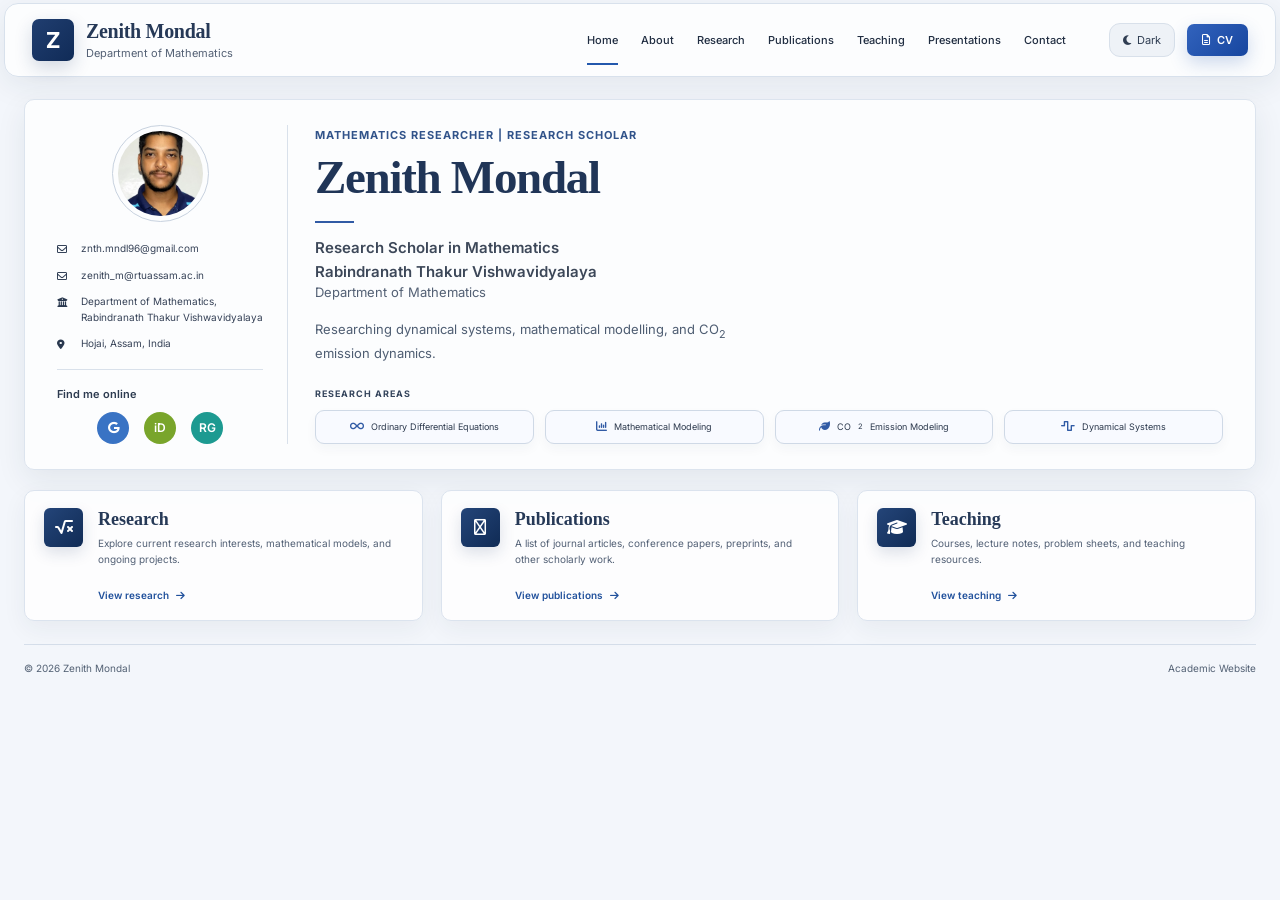
==== index.html @ 2bda6f15 "Add files via upload" ====
<!DOCTYPE html>

<html lang="en">

<head>

    <meta charset="UTF-8">

    <meta name="viewport"
          content="width=device-width, initial-scale=1.0">

    <meta name="description"
          content="Academic website of Zenith Mondal, Mathematics Research Scholar.">

    <title>Zenith Mondal | Mathematics</title>


    <!-- Google Fonts -->

    <link rel="preconnect"
          href="https://fonts.googleapis.com">

    <link rel="preconnect"
          href="https://fonts.gstatic.com"
          crossorigin>


    <link href="https://fonts.googleapis.com/css2?family=Inter:wght@400;500;600;700&display=swap"
          rel="stylesheet">


    <!-- Font Awesome -->

    <link rel="stylesheet"
          href="https://cdnjs.cloudflare.com/ajax/libs/font-awesome/6.5.2/css/all.min.css">


    <!-- Main CSS -->

    <link rel="stylesheet"
          href="css/style.css">

</head>


<body>


<!-- =========================
     NAVBAR
========================= -->

<header class="topbar">


    <!-- BRAND -->

    <a class="brand"
       href="index.html">

        <span class="brand-mark">
            Z
        </span>


        <span class="brand-text">

            <strong>
                Zenith Mondal
            </strong>

            <small>
                Department of Mathematics
            </small>

        </span>

    </a>



    <!-- NAVIGATION -->

    <nav class="nav"
         id="nav">

        <a href="index.html"
           class="active">
            Home
        </a>


        <a href="about.html">
            About
        </a>


        <a href="research.html">
            Research
        </a>


        <a href="publications.html">
            Publications
        </a>


        <a href="teaching.html">
            Teaching
        </a>


        <a href="presentations.html">
            Presentations
        </a>


        <a href="contact.html">
            Contact
        </a>

    </nav>



    <!-- ACTION BUTTONS -->

    <div class="top-actions">


        <!-- DARK MODE -->

        <button class="theme-btn"
                id="themeToggle"
                aria-label="Toggle dark mode">

            <i class="fa-solid fa-moon"></i>

            <span>
                Dark
            </span>

        </button>



        <!-- CV -->

        <a class="cv-btn"
           href="files/CURRICULUM VITAE.pdf"
           target="_blank">

            <i class="fa-regular fa-file-lines"></i>

            <span>
                CV
            </span>

        </a>



        <!-- MOBILE MENU -->

        <button class="menu-btn"
                id="menuToggle"
                aria-label="Open navigation">

            <i class="fa-solid fa-bars"></i>

        </button>


    </div>


</header>



<!-- =========================
     MAIN
========================= -->

<main class="shell">


<!-- =========================
     HERO SECTION
========================= -->

<section class="hero-card">


    <!-- LEFT SIDEBAR -->

    <aside class="profile-wrap">


        <!-- PHOTO -->

        <div class="profile-image-box">

            <img
                class="profile-photo"

                src="images/profile.jpg"

                alt="Zenith Mondal"

                onerror="this.src='images/profile-placeholder.svg'">

        </div>



        <!-- CONTACT -->

        <div class="contact-list">


            <a href="mailto:znth.mndl96@gmail.com">

                <i class="fa-regular fa-envelope"></i>

                <span>
                    znth.mndl96@gmail.com
                </span>

            </a>



            <a href="mailto:zenith_m@rtuassam.ac.in">

                <i class="fa-regular fa-envelope"></i>

                <span>
                    zenith_m@rtuassam.ac.in
                </span>

            </a>



            <div>

                <i class="fa-solid fa-building-columns"></i>

                <span>

                    Department of Mathematics,

                    <br>

                    Rabindranath Thakur Vishwavidyalaya

                </span>

            </div>



            <div>

                <i class="fa-solid fa-location-dot"></i>

                <span>

                    Hojai, Assam, India

                </span>

            </div>


        </div>



        <div class="sidebar-divider"></div>



        <!-- SOCIAL -->

        <div class="online-title">

            Find me online

        </div>



        <div class="social-row">


            <!-- GOOGLE SCHOLAR -->

            <a
                class="scholar"
                href="https://scholar.google.com/citations?user=d3D9UiIAAAAJ&hl=en&oi=ao"

                target="_blank"

                aria-label="Google Scholar">

                <i class="fa-brands fa-google"></i>

            </a>



            <!-- ORCID -->

            <a
                class="orcid"
                href="https://orcid.org/0009-0007-7200-3568"

                target="_blank"

                aria-label="ORCID">

                iD

            </a>



            <!-- RESEARCHGATE -->

            <a
                class="researchgate"
                href="https://www.researchgate.net/profile/Zenith-Mondal-2"

                target="_blank"

                aria-label="ResearchGate">

                RG

            </a>


        </div>


    </aside>



    <!-- RIGHT CONTENT -->

    <div class="hero-content">


        <!-- LABEL -->

        <div class="hero-label">

            Mathematics Researcher |
            Research Scholar

        </div>



        <!-- NAME -->

        <h1>

            Zenith Mondal

        </h1>



        <!-- DESIGN LINE -->

        <div class="name-line"></div>



        <!-- POSITION -->

        <p class="subtitle">

            Research Scholar in Mathematics

        </p>



        <!-- UNIVERSITY -->

        <h3>

            Rabindranath Thakur Vishwavidyalaya

        </h3>



        <p class="muted">

            Department of Mathematics

        </p>



        <!-- RESEARCH -->

        <p class="research-statement">

            Researching dynamical systems,
            mathematical modelling, and
            CO<sub>2</sub> emission dynamics.

        </p>



        <!-- RESEARCH AREAS -->

        <div class="section-block">


            <div class="eyebrow">

                Research Areas

            </div>



            <div class="tags">


                <span>

                    <i class="fa-solid fa-infinity"></i>

                    Ordinary Differential Equations

                </span>



                <span>

                    <i class="fa-solid fa-chart-column"></i>

                    Mathematical Modeling

                </span>



                <span>

                    <i class="fa-solid fa-leaf"></i>

                    CO<sub>2</sub>Emission Modeling

                </span>



                <span>

                    <i class="fa-solid fa-wave-square"></i>

                    Dynamical Systems

                </span>


            </div>


        </div>


    </div>


</section>



<!-- =========================
     QUICK LINKS
========================= -->

<section class="content-grid">


    <!-- RESEARCH -->

    <article class="info-card">


        <div class="card-icon">

            <i class="fa-solid fa-square-root-variable"></i>

        </div>


        <div class="card-content">

            <h2>

                Research

            </h2>


            <p>

                Explore current research interests,
                mathematical models, and ongoing projects.

            </p>


            <a
                class="arrow-link"
                href="research.html">

                View research

                <i class="fa-solid fa-arrow-right"></i>

            </a>

        </div>


    </article>



    <!-- PUBLICATIONS -->

    <article class="info-card">


        <div class="card-icon">

            <i class="fa-regular fa-book"></i>

        </div>


        <div class="card-content">

            <h2>

                Publications

            </h2>


            <p>

                A list of journal articles,
                conference papers, preprints,
                and other scholarly work.

            </p>


            <a
                class="arrow-link"
                href="publications.html">

                View publications

                <i class="fa-solid fa-arrow-right"></i>

            </a>

        </div>


    </article>



    <!-- TEACHING -->

    <article class="info-card">


        <div class="card-icon">

            <i class="fa-solid fa-graduation-cap"></i>

        </div>


        <div class="card-content">

            <h2>

                Teaching

            </h2>


            <p>

                Courses, lecture notes,
                problem sheets, and
                teaching resources.

            </p>


            <a
                class="arrow-link"
                href="teaching.html">

                View teaching

                <i class="fa-solid fa-arrow-right"></i>

            </a>

        </div>


    </article>


</section>


</main>



<!-- =========================
     FOOTER
========================= -->

<footer>


    <span>

        ©
        <span id="year"></span>

        Zenith Mondal

    </span>


    <span>

        Academic Website

    </span>


</footer>



<!-- JAVASCRIPT -->

<script src="js/script.js"></script>


</body>

</html>
---- css/style.css ----
/* =========================================
   GLOBAL
========================================= */

* {
    box-sizing: border-box;
}

html {
    scroll-behavior: smooth;
}

body {
    margin: 0;

    font-family:
        "Inter",
        system-ui,
        -apple-system,
        BlinkMacSystemFont,
        "Segoe UI",
        sans-serif;

    background:
        #f3f6fb;

    color:
        #1b2738;

    transition:
        background .3s,
        color .3s;
}

a {
    color: inherit;
}


/* =========================================
   NAVBAR
========================================= */

.topbar {

    margin:
        4px 6px 32px;

    min-height:
        110px;

    padding:
        18px 40px;

    display:
        flex;

    align-items:
        center;

    background:
        rgba(255,255,255,.78);

    border:
        1px solid #d8e1ec;

    border-radius:
        14px;

    box-shadow:
        0 8px 30px
        rgba(31,45,70,.08);
}


/* =========================================
   BRAND
========================================= */

.brand {

    display:
        flex;

    align-items:
        center;

    gap:
        18px;

    text-decoration:
        none;

    min-width:
        330px;
}


.brand-mark {

    width:
        62px;

    height:
        62px;

    display:
        grid;

    place-items:
        center;

    border-radius:
        10px;

    background:
        linear-gradient(
            135deg,
            #203e70,
            #102b57
        );

    color:
        white;

    font-size:
        32px;

    font-weight:
        700;

    box-shadow:
        0 7px 18px
        rgba(20,50,100,.18);
}


.brand strong {

    display:
        block;

    font-family:
        Georgia,
        serif;

    font-size:
        29px;

    color:
        #263957;

    letter-spacing:
        -.4px;
}


.brand small {

    display:
        block;

    margin-top:
        5px;

    font-size:
        16px;

    color:
        #536074;
}


/* =========================================
   NAVIGATION
========================================= */

.nav {

    display:
        flex;

    align-items:
        center;

    gap:
        34px;

    margin-left:
        auto;
}


.nav a {

    position:
        relative;

    padding:
        15px 0;

    text-decoration:
        none;

    color:
        #202d41;

    font-size:
        16px;

    font-weight:
        500;

    transition:
        color .2s;
}


.nav a:hover {

    color:
        #2157ad;
}


/* ACTIVE PAGE */

.nav a.active::after {

    content:
        "";

    position:
        absolute;

    bottom:
        -12px;

    left:
        0;

    width:
        100%;

    height:
        2px;

    background:
        #2358ad;
}


/* =========================================
   ACTIONS
========================================= */

.top-actions {

    display:
        flex;

    align-items:
        center;

    gap:
        18px;

    margin-left:
        45px;
}


.theme-btn {

    border:
        1px solid #d8e0ea;

    background:
        #eef2f7;

    color:
        #2f3d52;

    padding:
        13px 20px;

    border-radius:
        16px;

    cursor:
        pointer;

    font:
        inherit;

    display:
        flex;

    align-items:
        center;

    gap:
        9px;

    transition:
        .2s;
}


.theme-btn:hover {

    transform:
        translateY(-2px);
}


.cv-btn {

    display:
        flex;

    align-items:
        center;

    gap:
        10px;

    padding:
        14px 23px;

    text-decoration:
        none;

    color:
        white;

    font-weight:
        600;

    border-radius:
        10px;

    background:
        linear-gradient(
            135deg,
            #3263bd,
            #17469f
        );

    box-shadow:
        0 7px 18px
        rgba(35,88,173,.22);

    transition:
        .2s;
}


.cv-btn:hover {

    transform:
        translateY(-2px);
}


/* MOBILE MENU */

.menu-btn {

    display:
        none;

    border:
        none;

    background:
        transparent;

    font-size:
        25px;

    cursor:
        pointer;
}


/* =========================================
   MAIN CONTAINER
========================================= */

.shell {

    width:
        calc(100% - 70px);

    margin:
        auto;
}


/* =========================================
   HERO
========================================= */

.hero-card {

    display:
        grid;

    grid-template-columns:
        345px
        1fr;

    gap:
        40px;

    padding:
        38px 48px;

    background:
        rgba(255,255,255,.80);

    border:
        1px solid #dce4ee;

    border-radius:
        14px;

    box-shadow:
        0 10px 30px
        rgba(30,45,70,.08);
}


/* =========================================
   LEFT SIDEBAR
========================================= */

.profile-wrap {

    padding-right:
        36px;

    border-right:
        1px solid #d9e1eb;

    display:
        flex;

    flex-direction:
        column;

    align-items:
        center;
}


/* PROFILE PHOTO */

.profile-image-box {

    width:
        145px;

    height:
        145px;

    margin-bottom:
        28px;

    border-radius:
        50%;

    padding:
        8px;

    border:
        1px solid #c8d2df;
}


.profile-photo {

    width:
        100%;

    height:
        100%;

    object-fit:
        cover;

    border-radius:
        50%;

    display:
        block;
}


/* =========================================
   CONTACT
========================================= */

.contact-list {

    width:
        100%;

    display:
        flex;

    flex-direction:
        column;

    gap:
        17px;

    color:
        #364257;

    font-size:
        15px;
}


.contact-list a,
.contact-list div {

    display:
        flex;

    align-items:
        flex-start;

    gap:
        15px;

    text-decoration:
        none;

    line-height:
        1.6;
}


.contact-list i {

    width:
        20px;

    margin-top:
        5px;

    color:
        #29384f;
}


.contact-list a:hover {

    color:
        #2157ad;
}


/* =========================================
   DIVIDER
========================================= */

.sidebar-divider {

    width:
        100%;

    height:
        1px;

    background:
        #d9e1eb;

    margin:
        25px 0;
}


/* =========================================
   ONLINE
========================================= */

.online-title {

    width:
        100%;

    font-size:
        16px;

    font-weight:
        600;

    color:
        #2d3b50;
}


.social-row {

    width:
        100%;

    display:
        flex;

    gap:
        22px;

    margin-top:
        17px;

    justify-content:
        center;
}


.social-row a {

    width:
        48px;

    height:
        48px;

    border-radius:
        50%;

    display:
        grid;

    place-items:
        center;

    text-decoration:
        none;

    color:
        white;

    font-weight:
        600;

    font-size:
        18px;

    transition:
        .2s;
}


.social-row a:hover {

    transform:
        translateY(-4px);

    box-shadow:
        0 10px 20px
        rgba(0,0,0,.15);
}


/* GOOGLE */

.social-row .scholar {

    background:
        #3973c4;
}


/* ORCID */

.social-row .orcid {

    background:
        #79a52b;
}


/* RESEARCHGATE */

.social-row .researchgate {

    background:
        #1d9a91;
}


/* =========================================
   HERO CONTENT
========================================= */

.hero-content {

    padding-top:
        4px;
}


.hero-label {

    color:
        #31538a;

    font-size:
        16px;

    font-weight:
        700;

    letter-spacing:
        1.5px;

    text-transform:
        uppercase;

    margin-bottom:
        18px;
}


/* NAME */

.hero-content h1 {

    font-family:
        Georgia,
        "Times New Roman",
        serif;

    font-size:
        70px;

    line-height:
        1;

    margin:
        0;

    color:
        #203557;

    letter-spacing:
        -2px;
}


/* BLUE LINE */

.name-line {

    width:
        58px;

    height:
        3px;

    background:
        #315ba5;

    margin:
        30px 0 22px;
}


/* POSITION */

.subtitle {

    font-size:
        23px;

    font-weight:
        600;

    color:
        #3d4859;

    margin:
        0 0 8px;
}


.hero-content h3 {

    font-size:
        22px;

    font-weight:
        600;

    margin:
        0 0 5px;

    color:
        #3c4758;
}


.muted {

    margin:
        0;

    font-size:
        20px;

    color:
        #536074;
}


/* =========================================
   RESEARCH STATEMENT
========================================= */

.research-statement {

    max-width:
        650px;

    margin:
        28px 0 34px;

    font-size:
        19px;

    line-height:
        1.65;

    color:
        #4e5d72;
}


/* =========================================
   RESEARCH AREAS
========================================= */

.section-block {

    margin:
        0;
}


.eyebrow {

    font-size:
        14px;

    font-weight:
        700;

    letter-spacing:
        1.5px;

    text-transform:
        uppercase;

    color:
        #34445c;
}


.tags {

    display:
        grid;

    grid-template-columns:
        repeat(4,1fr);

    gap:
        16px;

    margin-top:
        16px;
}


.tags span {

    min-height:
        50px;

    display:
        flex;

    align-items:
        center;

    justify-content:
        center;

    gap:
        10px;

    text-align:
        center;

    padding:
        12px 15px;

    border:
        1px solid #cfd9e6;

    border-radius:
        14px;

    background:
        #f8faff;

    color:
        #2c394d;

    font-size:
        14px;

    box-shadow:
        0 5px 12px
        rgba(30,45,70,.04);

    transition:
        .2s;
}


.tags span:hover {

    transform:
        translateY(-3px);

    border-color:
        #315fb9;

    box-shadow:
        0 9px 20px
        rgba(30,45,70,.08);
}


.tags i {

    color:
        #315ba5;

    font-size:
        17px;
}


/* =========================================
   INFORMATION CARDS
========================================= */

.content-grid {

    display:
        grid;

    grid-template-columns:
        repeat(3,1fr);

    gap:
        26px;

    margin-top:
        30px;
}


.info-card {

    display:
        flex;

    gap:
        22px;

    padding:
        25px 28px;

    min-height:
        195px;

    background:
        rgba(255,255,255,.82);

    border:
        1px solid #dbe3ee;

    border-radius:
        14px;

    box-shadow:
        0 8px 24px
        rgba(30,45,70,.06);

    transition:
        .25s;
}


.info-card:hover {

    transform:
        translateY(-5px);

    box-shadow:
        0 14px 30px
        rgba(30,45,70,.10);
}


/* CARD ICON */

.card-icon {

    flex-shrink:
        0;

    width:
        58px;

    height:
        58px;

    display:
        grid;

    place-items:
        center;

    border-radius:
        9px;

    background:
        linear-gradient(
            135deg,
            #244579,
            #102b55
        );

    color:
        white;

    font-size:
        24px;

    box-shadow:
        0 6px 15px
        rgba(25,55,100,.15);
}


.card-content {

    flex:
        1;
}


.info-card h2 {

    font-family:
        Georgia,
        serif;

    font-size:
        26px;

    color:
        #263957;

    margin:
        2px 0 7px;
}


.info-card p {

    margin:
        0 0 22px;

    font-size:
        15px;

    line-height:
        1.65;

    color:
        #526075;
}


.arrow-link {

    display:
        inline-flex;

    align-items:
        center;

    gap:
        10px;

    text-decoration:
        none;

    font-size:
        15px;

    font-weight:
        600;

    color:
        #21519c;
}


.arrow-link:hover {

    color:
        #1d4ed8;
}


.arrow-link i {

    transition:
        .2s;
}


.arrow-link:hover i {

    transform:
        translateX(5px);
}


/* =========================================
   FOOTER
========================================= */

footer {

    width:
        calc(100% - 70px);

    margin:
        35px auto 0;

    padding:
        25px 0;

    display:
        flex;

    justify-content:
        space-between;

    color:
        #536174;

    border-top:
        1px solid #d5deea;

    font-size:
        15px;
}


/* =========================================
   DARK MODE
========================================= */

body.dark {

    background:
        #101722;

    color:
        #e8eef7;
}


body.dark .topbar,
body.dark .hero-card,
body.dark .info-card {

    background:
        #172130;

    border-color:
        #2d394b;
}


body.dark .brand strong {

    color:
        #eef3fa;
}


body.dark .brand small {

    color:
        #9eabbc;
}


body.dark .nav a {

    color:
        #e5ebf4;
}


body.dark .profile-wrap {

    border-color:
        #2e3b4e;
}


body.dark .contact-list {

    color:
        #aeb9c8;
}


body.dark .contact-list i {

    color:
        #c3ccda;
}


body.dark .sidebar-divider {

    background:
        #2e3b4e;
}


body.dark .online-title {

    color:
        #e5ebf4;
}


body.dark .hero-content h1 {

    color:
        #edf2f8;
}


body.dark .subtitle,
body.dark .hero-content h3 {

    color:
        #d5deea;
}


body.dark .muted,
body.dark .research-statement {

    color:
        #aab6c6;
}


body.dark .eyebrow {

    color:
        #b6c2d2;
}


body.dark .tags span {

    background:
        #1d2a3a;

    border-color:
        #334155;

    color:
        #dce5f0;
}


body.dark .info-card h2 {

    color:
        #edf2f8;
}


body.dark .info-card p {

    color:
        #a9b5c4;
}


body.dark footer {

    color:
        #9eabbc;

    border-color:
        #2d394b;
}


/* =========================================
   TABLET
========================================= */

@media(max-width:1200px) {

    .topbar {

        padding:
            18px 25px;
    }


    .brand {

        min-width:
            auto;
    }


    .nav {

        gap:
            18px;
    }


    .top-actions {

        margin-left:
            22px;
    }


    .hero-card {

        grid-template-columns:
            300px
            1fr;

        padding:
            32px;
    }


    .tags {

        grid-template-columns:
            repeat(2,1fr);
    }


    .hero-content h1 {

        font-size:
            58px;
    }


    .content-grid {

        gap:
            18px;
    }


    .info-card {

        padding:
            22px;
    }
}


/* =========================================
   MOBILE
========================================= */

@media(max-width:1100px) {


    .topbar {

        margin:
            10px;

        min-height:
            auto;

        padding:
            14px 16px;

        position:
            relative;
    }


    .brand {

        gap:
            10px;
    }


    .brand-mark {

        width:
            50px;

        height:
            50px;

        font-size:
            26px;
    }


    .brand strong {

        font-size:
            21px;
    }


    .brand small {

        font-size:
            12px;
    }


    /* MOBILE NAV */

    .nav {

        display:
            none;

        position:
            absolute;

        top:
            75px;

        right:
            12px;

        width:
            240px;

        flex-direction:
            column;

        align-items:
            stretch;

        gap:
            0;

        padding:
            10px;

        background:
            white;

        border:
            1px solid #d8e0eb;

        border-radius:
            14px;

        box-shadow:
            0 18px 45px
            rgba(30,45,70,.16);

        z-index:
            100;
    }


    .nav.open {

        display:
            flex;
    }


    .nav a {

        padding:
            13px 12px;

        border-radius:
            8px;
    }


    .nav a:hover {

        background:
            #eef3fb;
    }


    .nav a.active::after {

        display:
            none;
    }


    .menu-btn {

        display:
            block;
    }


    .top-actions {

        margin-left:
            auto;

        gap:
            8px;
    }


    .theme-btn span,
    .cv-btn span {

        display:
            none;
    }


    .theme-btn {

        padding:
            11px;
    }


    .cv-btn {

        padding:
            12px 14px;
    }


    /* MAIN */

    .shell {

        width:
            calc(100% - 24px);
    }


    /* HERO */

    .hero-card {

        display:
            block;

        padding:
            28px 20px;
    }


    .profile-wrap {

        padding-right:
            0;

        padding-bottom:
            28px;

        border-right:
            none;

        border-bottom:
            1px solid #d9e1eb;
    }


    .hero-content {

        margin-top:
            30px;
    }


    .hero-content h1 {

        font-size:
            48px;
    }


    .subtitle {

        font-size:
            20px;
    }


    .hero-content h3 {

        font-size:
            19px;
    }


    .muted {

        font-size:
            17px;
    }


    .research-statement {

        font-size:
            17px;
    }


    /* CARDS */

    .content-grid {

        grid-template-columns:
            1fr;

        gap:
            18px;
    }


    footer {

        width:
            calc(100% - 24px);

        flex-direction:
            column;

        gap:
            10px;
    }
}


/* =========================================
   SMALL MOBILE
========================================= */

@media(max-width:500px) {


    .brand small {

        display:
            none;
    }


    .cv-btn {

        display:
            none;
    }


    .hero-content h1 {

        font-size:
            39px;
    }


    .hero-label {

        font-size:
            12px;
    }


    .tags {

        grid-template-columns:
            1fr;
    }


    .info-card {

        gap:
            16px;

        padding:
            20px;
    }


    .card-icon {

        width:
            52px;

        height:
            52px;

        font-size:
            20px;
    }


    .info-card h2 {

        font-size:
            23px;
    }
}

/* =========================================
   PUBLICATIONS PAGE
========================================= */

.pub {

    display: flex;

    align-items: flex-start;

    gap: 28px;

    padding: 30px 0;

    border-top: 1px solid #dce4ed;
}


.pub:first-of-type {

    margin-top: 30px;
}


.pub-year {

    min-width: 70px;

    padding: 8px 12px;

    text-align: center;

    background: linear-gradient(
        135deg,
        #244579,
        #102b55
    );

    color: white;

    border-radius: 8px;

    font-weight: 700;

    font-size: 15px;
}


.pub h2 {

    font-family: Georgia, serif;

    font-size: 22px;

    line-height: 1.4;

    color: #263957;

    margin: 0 0 12px;
}


.pub p {

    color: #657287;

    line-height: 1.7;

    margin: 0 0 15px;
}


.pub a {

    display: inline-flex;

    align-items: center;

    gap: 8px;

    color: #2866c7;

    text-decoration: none;

    font-weight: 600;
}


.pub a:hover {

    text-decoration: underline;
}


/* =========================================
   DARK MODE
========================================= */

body.dark .pub {

    border-color: #2d394b;
}


body.dark .pub h2 {

    color: #e6edf6;
}


body.dark .pub p {

    color: #aeb9c8;
}


/* =========================================
   MOBILE
========================================= */

@media(max-width:600px) {

    .pub {

        flex-direction: column;

        gap: 15px;

        padding: 25px 0;
    }


    .pub-year {

        min-width: auto;

        width: 70px;
    }


    .pub h2 {

        font-size: 19px;
    }

}

/* =========================================
   PRESENTATIONS PAGE
========================================= */

.event {

    display: flex;

    align-items: flex-start;

    gap: 28px;

    padding: 30px 0;

    border-top: 1px solid #dce4ed;
}


.event:first-of-type {

    margin-top: 30px;
}


/* YEAR BADGE */

.event-year {

    min-width: 70px;

    padding: 8px 12px;

    text-align: center;

    background: linear-gradient(
        135deg,
        #244579,
        #102b55
    );

    color: white;

    border-radius: 8px;

    font-weight: 700;

    font-size: 15px;
}


/* EVENT TITLE */

.event h2 {

    font-family: Georgia, serif;

    font-size: 23px;

    line-height: 1.4;

    color: #263957;

    margin: 0 0 15px;
}


/* EVENT DESCRIPTION */

.event p {

    margin: 0;

    color: #657287;

    line-height: 1.7;
}


.event p strong {

    color: #3a4d6b;
}


.event p i {

    color: #2866c7;

    margin-right: 6px;
}


/* =========================================
   DARK MODE
========================================= */

body.dark .event {

    border-color: #2d394b;
}


body.dark .event h2 {

    color: #e6edf6;
}


body.dark .event p {

    color: #aeb9c8;
}


body.dark .event p strong {

    color: #d5dfeb;
}


/* =========================================
   MOBILE
========================================= */

@media(max-width:600px) {

    .event {

        flex-direction: column;

        gap: 15px;

        padding: 25px 0;
    }


    .event-year {

        min-width: auto;

        width: 70px;
    }


    .event h2 {

        font-size: 20px;
    }

}

/* =========================================
   TEACHING PAGE
========================================= */


/* TEACHING INTRO */

.teaching-intro {

    display: flex;

    align-items: flex-start;

    gap: 22px;

    padding: 25px;

    margin-top: 35px;

    background: #f4f7fb;

    border: 1px solid #dce5ef;

    border-radius: 16px;
}


/* ICON */

.teaching-icon {

    width: 55px;

    height: 55px;

    flex-shrink: 0;

    display: grid;

    place-items: center;

    background: #173a6b;

    color: white;

    border-radius: 12px;

    font-size: 22px;
}


/* INTRO TITLE */

.teaching-intro h2 {

    margin: 0 0 10px;

    font-size: 21px;

    color: #263957;
}


/* INTRO TEXT */

.teaching-intro p {

    margin: 0;

    color: #657287;

    line-height: 1.75;
}


/* SECTION HEADING */

.teaching-heading {

    margin-top: 45px;

    margin-bottom: 25px;

    font-size: 27px;

    color: #263957;
}


/* =========================================
   TEACHING GRID
========================================= */

.teaching-grid {

    display: grid;

    grid-template-columns: repeat(2, 1fr);

    gap: 22px;
}


/* COURSE CARD */

.teaching-card {

    padding: 28px;

    background: #ffffff;

    border: 1px solid #dce4ed;

    border-radius: 16px;

    transition: .25s;

    position: relative;
}


.teaching-card:hover {

    transform: translateY(-5px);

    box-shadow: 0 15px 35px rgba(30,45,70,.10);
}


/* TOP SECTION */

.course-top {

    display: flex;

    align-items: center;

    gap: 12px;

    margin-bottom: 20px;
}


/* COURSE ICON */

.course-top i {

    width: 42px;

    height: 42px;

    display: grid;

    place-items: center;

    background: #edf3fb;

    color: #1d4ed8;

    border-radius: 10px;

    font-size: 18px;
}


/* COURSE CATEGORY */

.course-top span {

    font-size: 11px;

    font-weight: 700;

    letter-spacing: 1.2px;

    color: #6b7789;
}


/* COURSE TITLE */

.teaching-card h2 {

    margin: 0 0 12px;

    font-size: 23px;

    color: #263957;
}


/* COURSE DESCRIPTION */

.teaching-card p {

    margin: 0;

    color: #657287;

    line-height: 1.7;

    min-height: 115px;
}


/* =========================================
   COURSE TAGS
========================================= */

.course-tags {

    display: flex;

    flex-wrap: wrap;

    gap: 8px;

    margin-top: 20px;
}


.course-tags span {

    padding: 7px 11px;

    background: #edf3fb;

    border-radius: 20px;

    color: #2866c7;

    font-size: 12px;

    font-weight: 600;
}


/* =========================================
   TEACHING FOOTER
========================================= */

.teaching-footer {

    margin-top: 45px;

    padding: 30px;

    text-align: center;

    background: #f4f7fb;

    border-radius: 16px;

    border: 1px solid #dce5ef;
}


.teaching-footer h2 {

    margin: 0 0 15px;

    font-size: 23px;

    color: #263957;
}


.teaching-footer p {

    margin: 0;

    color: #657287;

    line-height: 1.8;
}


/* =========================================
   DARK MODE
========================================= */

body.dark .teaching-intro,

body.dark .teaching-footer {

    background: #1b2736;

    border-color: #334155;
}


body.dark .teaching-card {

    background: #172130;

    border-color: #334155;
}


body.dark .teaching-card h2,

body.dark .teaching-heading,

body.dark .teaching-intro h2,

body.dark .teaching-footer h2 {

    color: #e6edf6;
}


body.dark .teaching-card p,

body.dark .teaching-intro p,

body.dark .teaching-footer p {

    color: #aeb9c8;
}


body.dark .course-top i {

    background: #243447;
}


body.dark .course-tags span {

    background: #243447;

    color: #7eb2ff;
}


/* =========================================
   MOBILE
========================================= */

@media(max-width:700px) {


    .teaching-grid {

        grid-template-columns: 1fr;

    }


    .teaching-intro {

        flex-direction: column;

    }


    .teaching-card {

        padding: 22px;

    }


    .teaching-card p {

        min-height: auto;

    }


}
/* ========================================
   IMPROVED RESPONSIVE HEADER
======================================== */

.topbar {
    display: flex;
    align-items: center;
    gap: 20px;
}

.brand {
    flex-shrink: 0;
}

.nav {
    display: flex;
    position: static;
    width: auto;
    background: transparent;
    border: none;
    box-shadow: none;
    padding: 0;
    margin-left: auto;
    flex-direction: row;
    gap: 8px;
}

.nav a {
    padding: 10px 12px;
    white-space: nowrap;
}

.menu-btn {
    display: none;
}

.top-actions {
    margin-left: 0;
    flex-shrink: 0;
}


/* Medium screens */

@media (max-width: 1100px) {

    .nav {
        gap: 2px;
    }

    .nav a {
        padding: 8px 8px;
        font-size: 14px;
    }

    .theme-btn {
        padding: 10px 12px;
    }

    .cv-btn {
        padding: 10px 14px;
    }

}


/* Tablet and Mobile */

@media (max-width: 850px) {

    .topbar {
        position: relative;
    }

    .nav {
        display: none;
        position: absolute;
        right: 18px;
        top: 82px;
        width: 240px;
        background: #ffffff;
        border: 1px solid #d8e0eb;
        border-radius: 18px;
        padding: 10px;
        box-shadow: 0 18px 45px rgba(30,45,70,.16);
        z-index: 100;
    }

    .nav.open {
        display: flex;
        flex-direction: column;
    }

    .nav a {
        padding: 12px 14px;
        font-size: 16px;
    }

    .menu-btn {
        display: block;
    }

    .theme-btn span,
    .cv-btn span {
        display: none;
    }

    .theme-btn {
        padding: 11px;
    }

    .cv-btn {
        padding: 11px 13px;
    }

}

/* =========================================
   COMPACT DESKTOP SCALE
   Makes 100% browser zoom visually closer
   to the previous 67% zoom appearance.
   Desktop only.
========================================= */

@media (min-width: 1101px) {

    .topbar {
        margin: 3px 4px 22px;
        min-height: 74px;
        padding: 12px 27px;
        gap: 13px;
    }

    .brand {
        min-width: 221px;
        gap: 12px;
    }

    .brand-mark {
        width: 42px;
        height: 42px;
        font-size: 22px;
        border-radius: 7px;
    }

    .brand strong {
        font-size: 20px;
        letter-spacing: -.3px;
    }

    .brand small {
        margin-top: 3px;
        font-size: 11px;
    }

    .nav {
        gap: 23px;
    }

    .nav a {
        padding: 10px 0;
        font-size: 11px;
    }

    .nav a.active::after {
        bottom: -8px;
        height: 2px;
    }

    .top-actions {
        gap: 12px;
        margin-left: 30px;
    }

    .theme-btn {
        padding: 9px 13px;
        border-radius: 11px;
        gap: 6px;
        font-size: 11px;
    }

    .cv-btn {
        padding: 9px 15px;
        border-radius: 7px;
        gap: 7px;
        font-size: 11px;
    }

    .menu-btn {
        font-size: 18px;
    }

    .shell {
        width: calc(100% - 48px);
    }

    .hero-card {
        grid-template-columns: 231px 1fr;
        gap: 27px;
        padding: 25px 32px;
        border-radius: 10px;
    }

    .profile-wrap {
        padding-right: 24px;
    }

    .profile-image-box {
        width: 97px;
        height: 97px;
        margin-bottom: 19px;
        padding: 5px;
    }

    .contact-list {
        gap: 11px;
        font-size: 10px;
    }

    .contact-list a,
    .contact-list div {
        gap: 10px;
        line-height: 1.55;
    }

    .contact-list i {
        width: 14px;
        margin-top: 3px;
    }

    .sidebar-divider {
        margin: 17px 0;
    }

    .online-title {
        font-size: 11px;
    }

    .social-row {
        gap: 15px;
        margin-top: 11px;
    }

    .social-row a {
        width: 32px;
        height: 32px;
        font-size: 12px;
    }

    .hero-content {
        padding-top: 3px;
    }

    .hero-label {
        font-size: 11px;
        letter-spacing: 1px;
        margin-bottom: 12px;
    }

    .hero-content h1 {
        font-size: 47px;
        letter-spacing: -1.3px;
    }

    .name-line {
        width: 39px;
        height: 2px;
        margin: 20px 0 15px;
    }

    .subtitle {
        font-size: 15px;
        margin-bottom: 5px;
    }

    .hero-content h3 {
        font-size: 15px;
        margin-bottom: 3px;
    }

    .muted {
        font-size: 13px;
    }

    .research-statement {
        max-width: 435px;
        margin: 19px 0 23px;
        font-size: 13px;
        line-height: 1.65;
    }

    .eyebrow {
        font-size: 9px;
        letter-spacing: 1px;
    }

    .tags {
        gap: 11px;
        margin-top: 11px;
    }

    .tags span {
        min-height: 34px;
        padding: 8px 10px;
        border-radius: 9px;
        gap: 7px;
        font-size: 9px;
    }

    .tags i {
        font-size: 11px;
    }

    .content-grid {
        gap: 18px;
        margin-top: 20px;
    }

    .info-card {
        gap: 15px;
        padding: 17px 19px;
        min-height: 131px;
        border-radius: 10px;
    }

    .card-icon {
        width: 39px;
        height: 39px;
        border-radius: 6px;
        font-size: 16px;
    }

    .info-card h2 {
        font-size: 18px;
        margin: 1px 0 5px;
    }

    .info-card p {
        margin-bottom: 15px;
        font-size: 10px;
        line-height: 1.65;
    }

    .arrow-link {
        gap: 7px;
        font-size: 10px;
    }

    footer {
        width: calc(100% - 48px);
        margin-top: 23px;
        padding: 17px 0;
        font-size: 10px;
    }
}

.links-box {
    display: flex;
    flex-direction: column;
    gap: 12px;
}
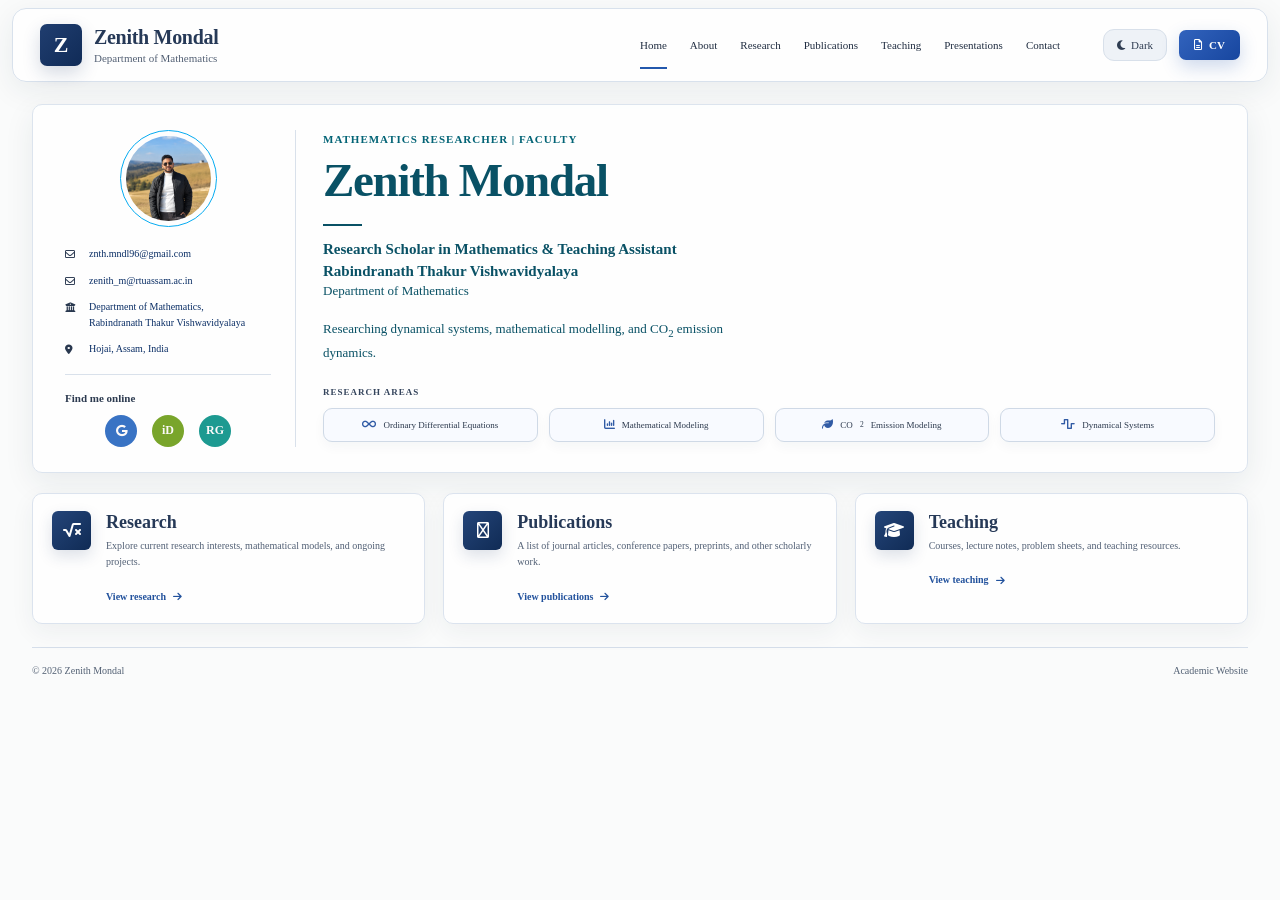
==== commit dba8166d: "Add files via upload" ====
--- a/index.html
+++ b/index.html
@@ -204,7 +204,7 @@
             <img
                 class="profile-photo"
 
-                src="images/profile.jpg"
+                src="images/profile.png"
 
                 alt="Zenith Mondal"
 
@@ -359,7 +359,7 @@
         <div class="hero-label">
 
             Mathematics Researcher |
-            Research Scholar
+            Faculty
 
         </div>
 
@@ -385,7 +385,7 @@
 
         <p class="subtitle">
 
-            Research Scholar in Mathematics
+            Research Scholar in Mathematics & Teaching Assistant
 
         </p>
 
--- a/css/style.css
+++ b/css/style.css
@@ -11,21 +11,20 @@
 }
 
 body {
-    margin: 0;
-
     font-family:
-        "Inter",
+        "Times New Roman",
+        "Segoe UI",
         system-ui,
         -apple-system,
         BlinkMacSystemFont,
-        "Segoe UI",
         sans-serif;
 
+
     background:
-        #f3f6fb;
-
-    color:
-        #1b2738;
+        #fafbfb;
+
+    color:
+        #095165;
 
     transition:
         background .3s,
@@ -475,7 +474,7 @@
         8px;
 
     border:
-        1px solid #c8d2df;
+        1px solid #06abf1;
 }
 
 
@@ -517,7 +516,7 @@
         17px;
 
     color:
-        #364257;
+        #0a2e65;
 
     font-size:
         15px;
@@ -644,7 +643,7 @@
         none;
 
     color:
-        white;
+        rgb(252, 249, 249);
 
     font-weight:
         600;
@@ -709,7 +708,7 @@
 .hero-label {
 
     color:
-        #31538a;
+        #036476;
 
     font-size:
         16px;
@@ -747,7 +746,7 @@
         0;
 
     color:
-        #203557;
+        #095165;
 
     letter-spacing:
         -2px;
@@ -765,7 +764,8 @@
         3px;
 
     background:
-        #315ba5;
+     #095165;
+;
 
     margin:
         30px 0 22px;
@@ -783,7 +783,7 @@
         600;
 
     color:
-        #3d4859;
+                #095165;
 
     margin:
         0 0 8px;
@@ -802,7 +802,7 @@
         0 0 5px;
 
     color:
-        #3c4758;
+                #095165;
 }
 
 
@@ -815,7 +815,7 @@
         20px;
 
     color:
-        #536074;
+        #095165;
 }
 
 
@@ -838,7 +838,7 @@
         1.65;
 
     color:
-        #4e5d72;
+        #095165;
 }
 
 
